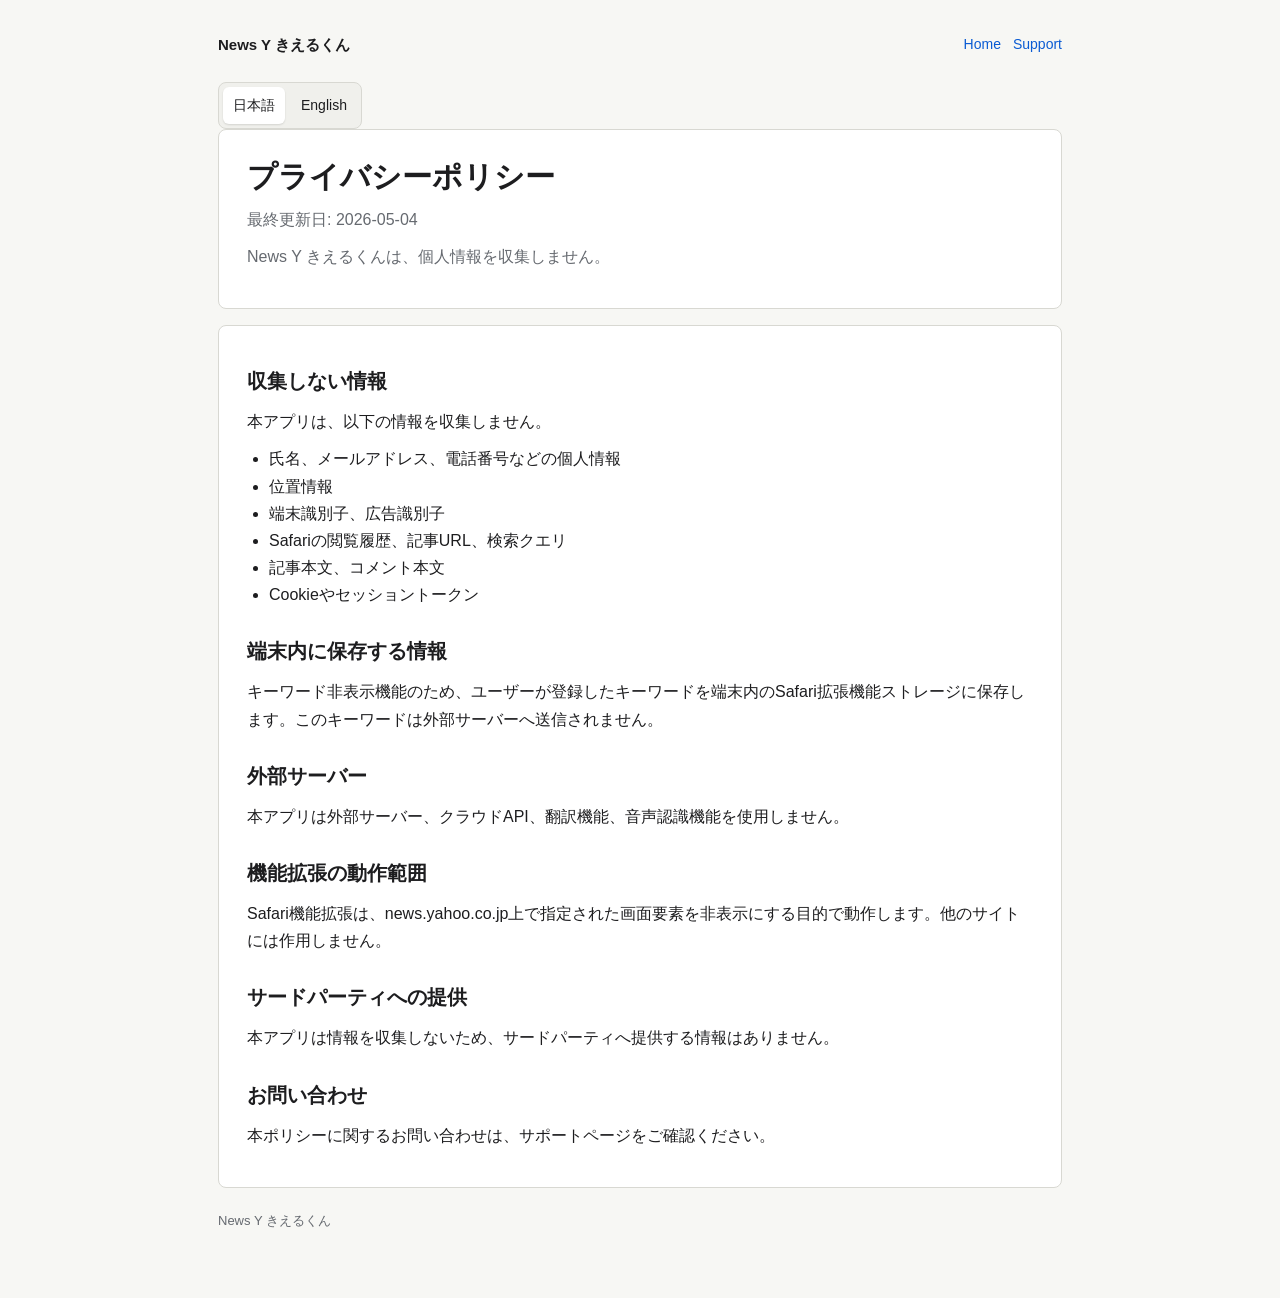
==== docs/privacy.html @ 955a009a "Publish support and privacy pages only" ====
<!doctype html>
<html lang="ja">
<head>
  <meta charset="utf-8">
  <meta name="viewport" content="width=device-width, initial-scale=1">
  <title>News Y きえるくん Privacy Policy</title>
  <link rel="stylesheet" href="styles.css">
</head>
<body>
  <main class="page">
    <header class="topbar">
      <div class="brand">News Y きえるくん</div>
      <nav class="nav" aria-label="Pages">
        <a href="index.html">Home</a>
        <a href="support.html">Support</a>
      </nav>
    </header>

    <div class="language-switch" aria-label="Language">
      <button type="button" data-set-lang="ja" aria-pressed="true">日本語</button>
      <button type="button" data-set-lang="en" aria-pressed="false">English</button>
    </div>

    <section class="hero lang-panel" data-lang="ja">
      <h1>プライバシーポリシー</h1>
      <p class="updated">最終更新日: 2026-05-04</p>
      <p class="lead">News Y きえるくんは、個人情報を収集しません。</p>
    </section>

    <section class="content lang-panel" data-lang="ja">
      <h2>収集しない情報</h2>
      <p>本アプリは、以下の情報を収集しません。</p>
      <ul>
        <li>氏名、メールアドレス、電話番号などの個人情報</li>
        <li>位置情報</li>
        <li>端末識別子、広告識別子</li>
        <li>Safariの閲覧履歴、記事URL、検索クエリ</li>
        <li>記事本文、コメント本文</li>
        <li>Cookieやセッショントークン</li>
      </ul>

      <h2>端末内に保存する情報</h2>
      <p>キーワード非表示機能のため、ユーザーが登録したキーワードを端末内のSafari拡張機能ストレージに保存します。このキーワードは外部サーバーへ送信されません。</p>

      <h2>外部サーバー</h2>
      <p>本アプリは外部サーバー、クラウドAPI、翻訳機能、音声認識機能を使用しません。</p>

      <h2>機能拡張の動作範囲</h2>
      <p>Safari機能拡張は、news.yahoo.co.jp上で指定された画面要素を非表示にする目的で動作します。他のサイトには作用しません。</p>

      <h2>サードパーティへの提供</h2>
      <p>本アプリは情報を収集しないため、サードパーティへ提供する情報はありません。</p>

      <h2>お問い合わせ</h2>
      <p>本ポリシーに関するお問い合わせは、サポートページをご確認ください。</p>
    </section>

    <section class="hero lang-panel" data-lang="en" hidden>
      <h1>Privacy Policy</h1>
      <p class="updated">Last updated: May 4, 2026</p>
      <p class="lead">News Y Kieru Kun does not collect personal information.</p>
    </section>

    <section class="content lang-panel" data-lang="en" hidden>
      <h2>Data We Do Not Collect</h2>
      <p>This app does not collect the following information:</p>
      <ul>
        <li>Personal information such as name, email address, or phone number</li>
        <li>Location data</li>
        <li>Device identifiers or advertising identifiers</li>
        <li>Safari browsing history, article URLs, or search queries</li>
        <li>Article body text or comment text</li>
        <li>Cookies or session tokens</li>
      </ul>

      <h2>Data Stored on the Device</h2>
      <p>For the keyword hiding feature, keywords saved by the user are stored locally in Safari extension storage. These keywords are not sent to any external server.</p>

      <h2>External Servers</h2>
      <p>This app does not use external servers, cloud APIs, translation features, or speech recognition.</p>

      <h2>Extension Scope</h2>
      <p>The Safari extension works on news.yahoo.co.jp to hide specified page elements. It does not affect other websites.</p>

      <h2>Third-Party Sharing</h2>
      <p>Because this app does not collect information, there is no information to share with third parties.</p>

      <h2>Contact</h2>
      <p>Please see the support page for privacy-related inquiries.</p>
    </section>

    <p class="footer">News Y きえるくん</p>
  </main>
  <script src="language.js"></script>
</body>
</html>
---- docs/styles.css ----
:root {
  color-scheme: light;
  --bg: #f7f7f4;
  --text: #1d1d1f;
  --muted: #666a70;
  --line: #d8d8d2;
  --panel: #ffffff;
  --accent: #0a5bd3;
}

* {
  box-sizing: border-box;
}

body {
  margin: 0;
  background: var(--bg);
  color: var(--text);
  font-family: -apple-system, BlinkMacSystemFont, "Helvetica Neue", Arial, sans-serif;
  line-height: 1.7;
}

.page {
  max-width: 880px;
  margin: 0 auto;
  padding: 32px 18px 56px;
}

.topbar {
  display: flex;
  align-items: center;
  justify-content: space-between;
  gap: 16px;
  margin-bottom: 24px;
}

.brand {
  font-size: 15px;
  font-weight: 700;
}

.nav {
  display: flex;
  gap: 12px;
  flex-wrap: wrap;
}

.nav a {
  color: var(--accent);
  font-size: 14px;
  text-decoration: none;
}

.hero,
.content {
  background: var(--panel);
  border: 1px solid var(--line);
  border-radius: 8px;
}

.hero {
  padding: 28px;
  margin-bottom: 16px;
}

.content {
  padding: 12px 28px 28px;
}

h1 {
  margin: 0 0 8px;
  font-size: 30px;
  line-height: 1.25;
}

h2 {
  margin: 26px 0 8px;
  font-size: 20px;
}

p,
ul {
  margin: 10px 0;
}

ul {
  padding-left: 22px;
}

.lead,
.updated {
  color: var(--muted);
}

.language-switch {
  display: inline-flex;
  gap: 6px;
  padding: 4px;
  border: 1px solid var(--line);
  border-radius: 8px;
  background: #f0f0ec;
}

.language-switch button {
  min-width: 54px;
  border: 0;
  border-radius: 6px;
  padding: 7px 10px;
  background: transparent;
  color: var(--text);
  font: inherit;
  font-size: 14px;
  cursor: pointer;
}

.language-switch button[aria-pressed="true"] {
  background: var(--panel);
  box-shadow: 0 1px 2px rgba(0, 0, 0, 0.12);
}

.lang-panel[hidden] {
  display: none;
}

.footer {
  color: var(--muted);
  font-size: 13px;
  margin-top: 22px;
}

@media (max-width: 620px) {
  .topbar {
    align-items: flex-start;
    flex-direction: column;
  }

  .hero,
  .content {
    padding: 20px;
  }

  h1 {
    font-size: 25px;
  }
}
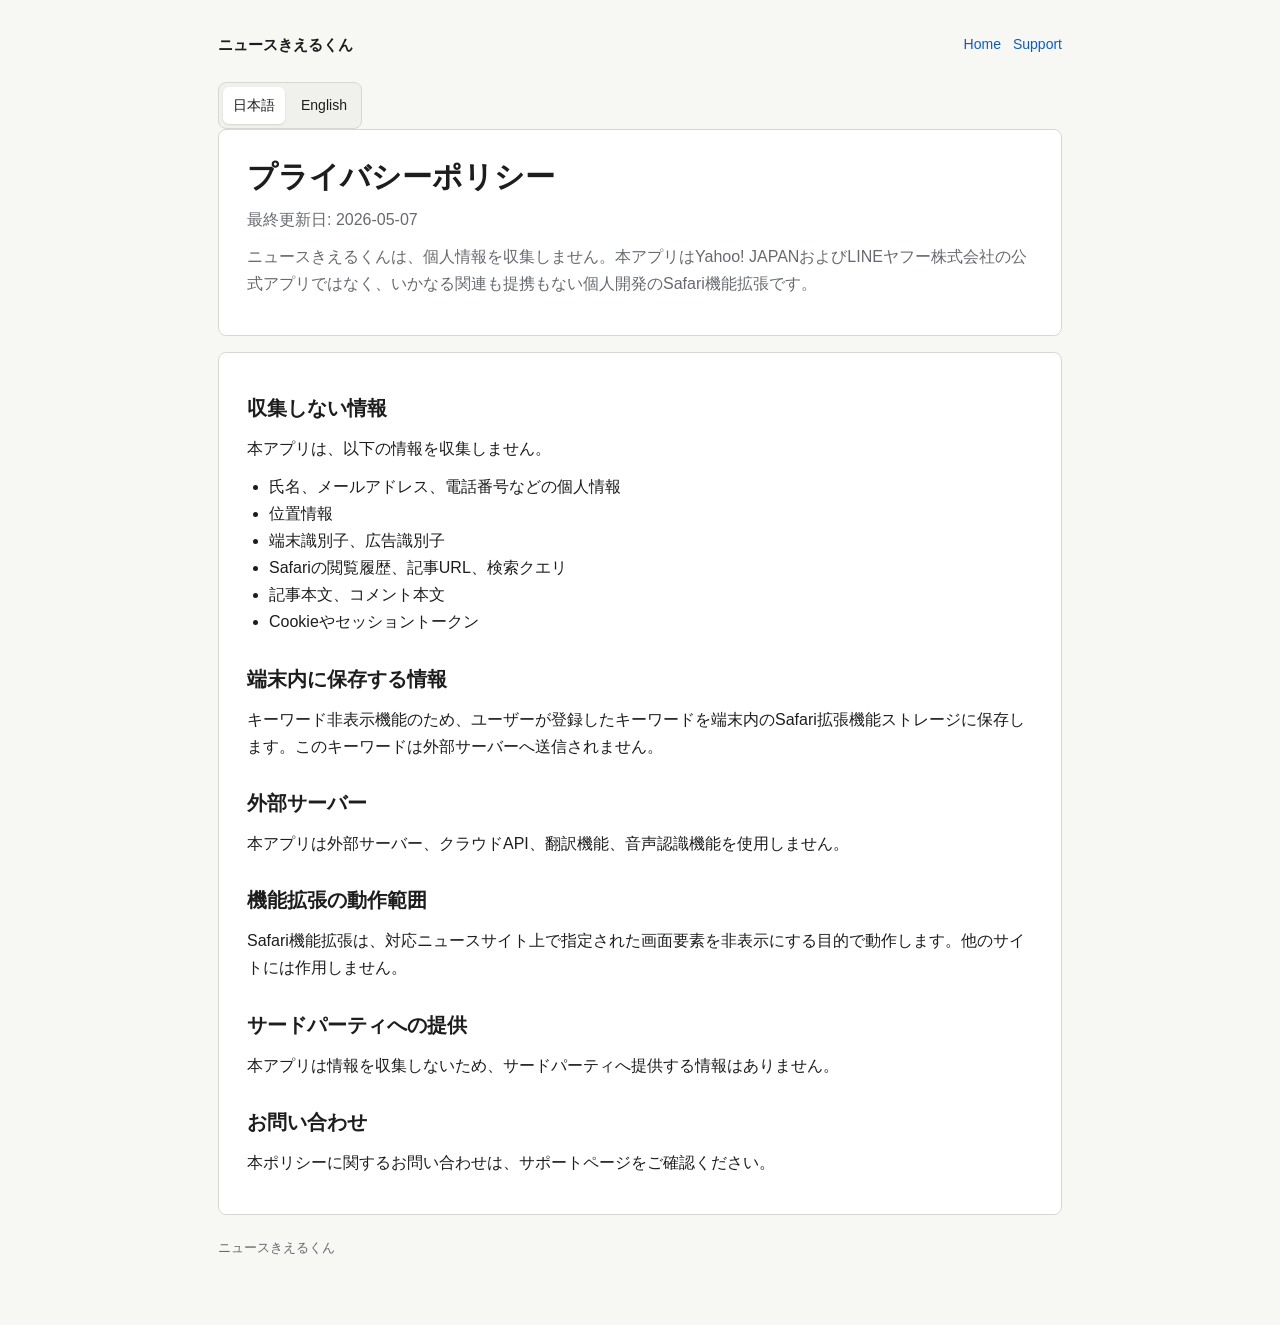
==== commit b825e6e8: "Improve Safari extension efficiency and tests" ====
--- a/docs/privacy.html
+++ b/docs/privacy.html
@@ -3,13 +3,13 @@
 <head>
   <meta charset="utf-8">
   <meta name="viewport" content="width=device-width, initial-scale=1">
-  <title>News Y きえるくん Privacy Policy</title>
+  <title>ニュースきえるくん Privacy Policy</title>
   <link rel="stylesheet" href="styles.css">
 </head>
 <body>
   <main class="page">
     <header class="topbar">
-      <div class="brand">News Y きえるくん</div>
+      <div class="brand">ニュースきえるくん</div>
       <nav class="nav" aria-label="Pages">
         <a href="index.html">Home</a>
         <a href="support.html">Support</a>
@@ -23,8 +23,8 @@
 
     <section class="hero lang-panel" data-lang="ja">
       <h1>プライバシーポリシー</h1>
-      <p class="updated">最終更新日: 2026-05-04</p>
-      <p class="lead">News Y きえるくんは、個人情報を収集しません。</p>
+      <p class="updated">最終更新日: 2026-05-07</p>
+      <p class="lead">ニュースきえるくんは、個人情報を収集しません。本アプリはYahoo! JAPANおよびLINEヤフー株式会社の公式アプリではなく、いかなる関連も提携もない個人開発のSafari機能拡張です。</p>
     </section>
 
     <section class="content lang-panel" data-lang="ja">
@@ -46,7 +46,7 @@
       <p>本アプリは外部サーバー、クラウドAPI、翻訳機能、音声認識機能を使用しません。</p>
 
       <h2>機能拡張の動作範囲</h2>
-      <p>Safari機能拡張は、news.yahoo.co.jp上で指定された画面要素を非表示にする目的で動作します。他のサイトには作用しません。</p>
+      <p>Safari機能拡張は、対応ニュースサイト上で指定された画面要素を非表示にする目的で動作します。他のサイトには作用しません。</p>
 
       <h2>サードパーティへの提供</h2>
       <p>本アプリは情報を収集しないため、サードパーティへ提供する情報はありません。</p>
@@ -57,8 +57,8 @@
 
     <section class="hero lang-panel" data-lang="en" hidden>
       <h1>Privacy Policy</h1>
-      <p class="updated">Last updated: May 4, 2026</p>
-      <p class="lead">News Y Kieru Kun does not collect personal information.</p>
+      <p class="updated">Last updated: May 7, 2026</p>
+      <p class="lead">News Kierukun does not collect personal information. This app is an independently developed Safari extension and is not an official app of, nor affiliated with, Yahoo! JAPAN or LY Corporation.</p>
     </section>
 
     <section class="content lang-panel" data-lang="en" hidden>
@@ -80,7 +80,7 @@
       <p>This app does not use external servers, cloud APIs, translation features, or speech recognition.</p>
 
       <h2>Extension Scope</h2>
-      <p>The Safari extension works on news.yahoo.co.jp to hide specified page elements. It does not affect other websites.</p>
+      <p>The Safari extension works on the supported news site to hide specified page elements. It does not affect other websites.</p>
 
       <h2>Third-Party Sharing</h2>
       <p>Because this app does not collect information, there is no information to share with third parties.</p>
@@ -89,7 +89,7 @@
       <p>Please see the support page for privacy-related inquiries.</p>
     </section>
 
-    <p class="footer">News Y きえるくん</p>
+    <p class="footer">ニュースきえるくん</p>
   </main>
   <script src="language.js"></script>
 </body>
